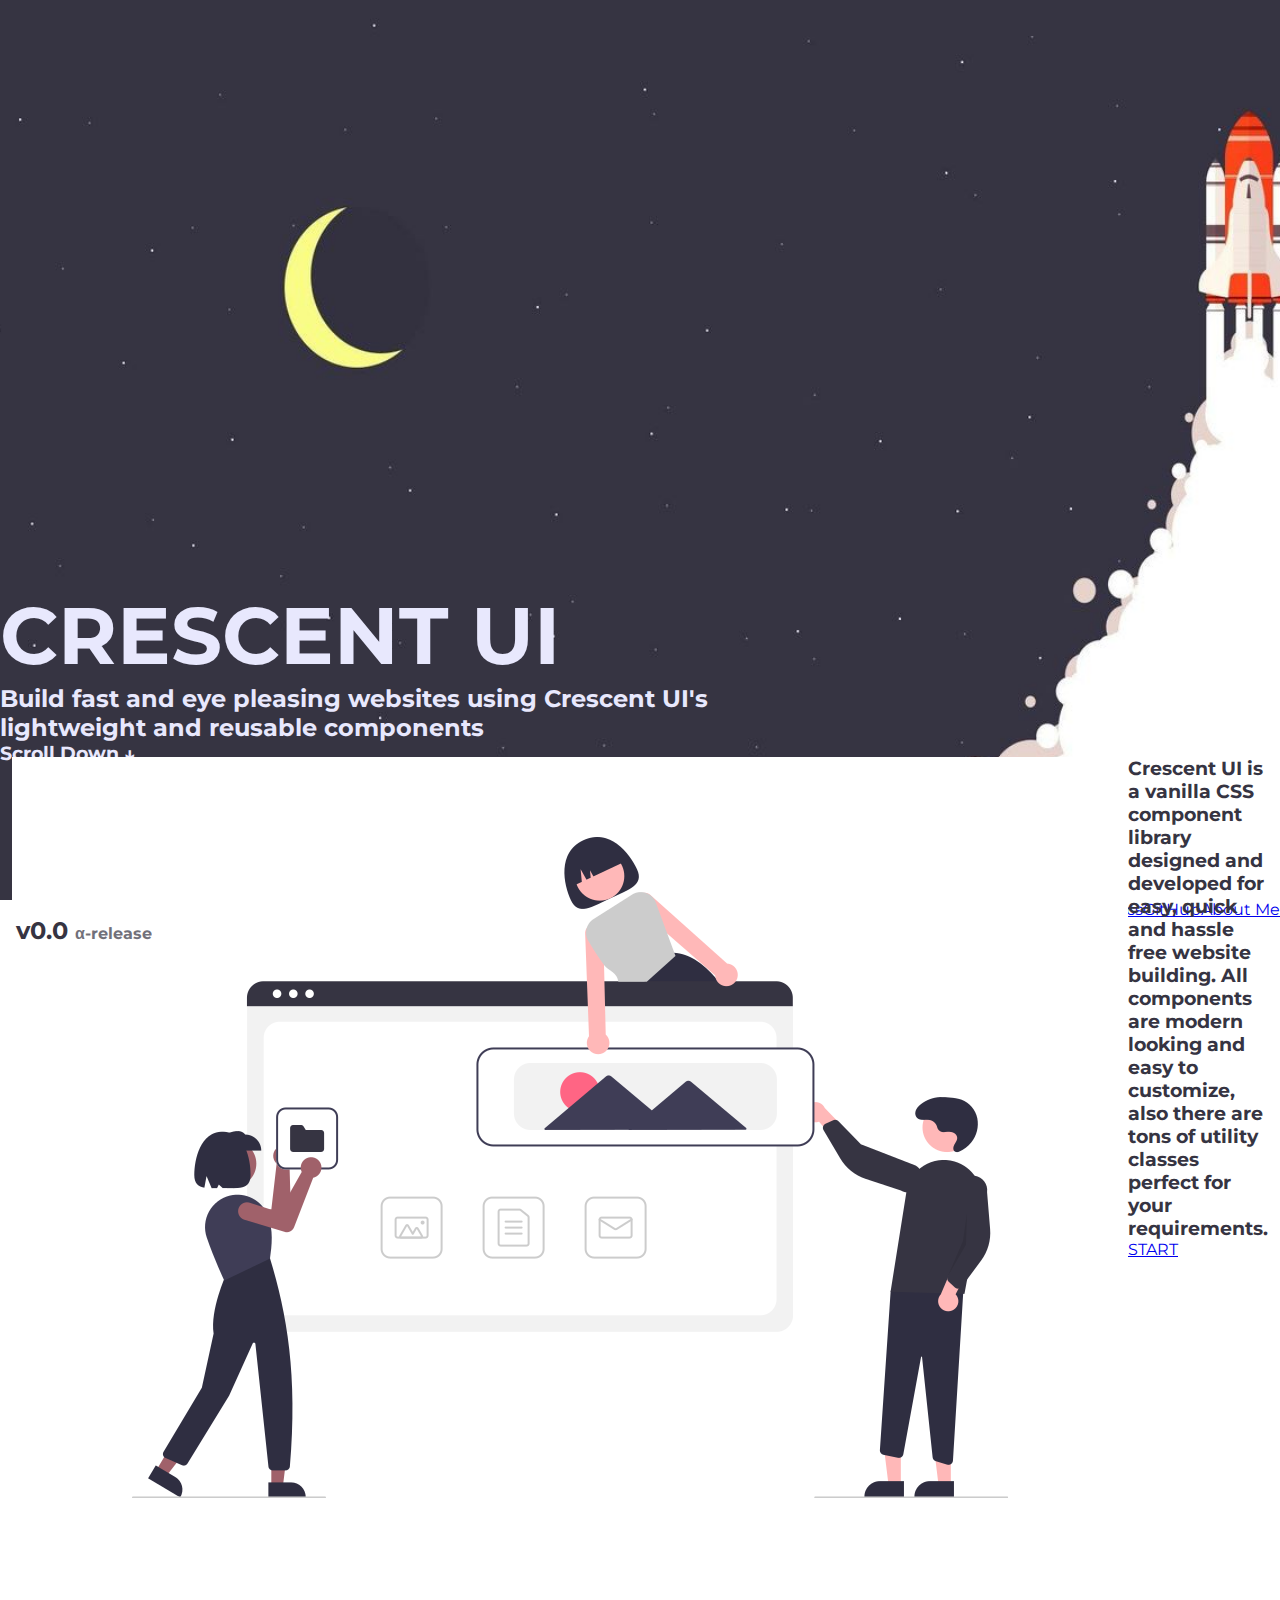
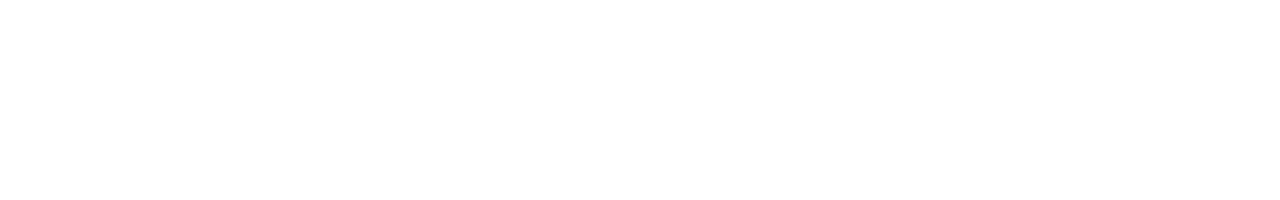
==== index.html @ 065a4885 "initial commit" ====
<!DOCTYPE html>
<html lang="en">
<head>
    <meta charset="UTF-8">
    <meta http-equiv="X-UA-Compatible" content="IE=edge">
    <meta name="viewport" content="width=device-width, initial-scale=1.0">
    <title>CRESCENT UI</title>
    <!-- favicon -->
    <link rel="icon" href="img/favicon.png">
    <!-- crescent ui components stylesheet -->
    <link rel="stylesheet" href="https://crescent-components.netlify.app/css/crescent.css">
    <!-- base stylesheet -->
    <link rel="stylesheet" href="/css/index.css">
</head>
<body>
    <section class="full-page-card-one">
        <div class="main-page-div mx-3">
            <h1 class="main-heading ">CRESCENT UI</h1>
            <h2>
                Build fast and eye pleasing websites using Crescent UI's lightweight and reusable components
            </h2>
            <h3 class="my-1">Scroll Down &darr;</h3>
        </div>
    </section>
    <section class="full-page-card-two">
        <h2  class="version-text">v0.0 <span class="version-text2">&alpha;-release</span></h2>
        <nav class="main-page-nav px-1">
            <a href="./docs.html" class="btn btn-secondary">
                Docs
            </a>
            <a href="https://github.com/codingwolf-at/crescent-ui" target="_blank" class="btn btn-secondary">
                GitHub
            </a>
            <a href="https://codingwolf-at.github.io" target="_blank" class="btn btn-secondary">
                About Me
            </a>
        </nav>
        
        <div class="main-page-grid">
            <div class="left-div">
                <img src="img/pic-two.png" alt="" class="img-fluid">
            </div>
    
            <div class="right-div p-4">
                <h3>
                    Crescent UI is a vanilla CSS component library designed and developed for easy, quick and hassle free website building. All components are modern looking and easy to customize, also there are tons of utility classes perfect for your requirements.
                </h3>
                <a href="/docs.html" class="btn btn-dark">START</a>
            </div>
        </div>
                
    </section>
</body>
</html>
---- css/index.css ----
/* Font Import */
@import url('https://fonts.googleapis.com/css2?family=Montserrat:wght@400;600&display=swap');

/* Global Variables */
:root {
    --main-page-text-color: #363442;
    --primary-blue: #0101fe;
    --pure-white: #FFFFFF;
    --white: #e8e8fd;
    --black: #18181B;
    --dark: #20232A;
    --grey: #E5E7EB;
}

/* Default Styling */
* {
    margin: 0;
    padding: 0;
    box-sizing: border-box;
}

body {
    font-family: 'Montserrat', sans-serif;
}

/* No Scrollbar */
::-webkit-scrollbar {
    display: none;
}

/* Full Page Card 1 */
.full-page-card-one {
    background-image: url(/img/bg-one_1280x800.jpg);
    background-position: center;
    background-repeat: no-repeat;
    background-size: cover;
    height: 100vh;  
    color: var(--white);
}

.main-page-div {
    display: flex;
    flex-direction: column;
    justify-content: flex-end;
    height: 85vh;
    width: 60%;
}

.main-heading {
    font-size: 5rem;
    font-weight: 700;
}

/* Full Page Card 2 */
.full-page-card-two {
    background-color: var(--pure-white);
    height: 100vh;
    color: var(--main-page-text-color);
    position: relative;
}

.version-text {
    position: absolute;
    left: 1rem;
    top: 1rem;
}

.version-text2 {
    opacity: 0.7;
    font-size: 1rem;
}

.main-page-nav {
    display: flex;
    width: 100%;
    justify-content: flex-end;
}

.main-page-grid {
    width: 80%;
    height: 500px;
    margin: auto;
    display: grid;
    grid-template-columns: 1fr 1fr;
    place-content: center;
}
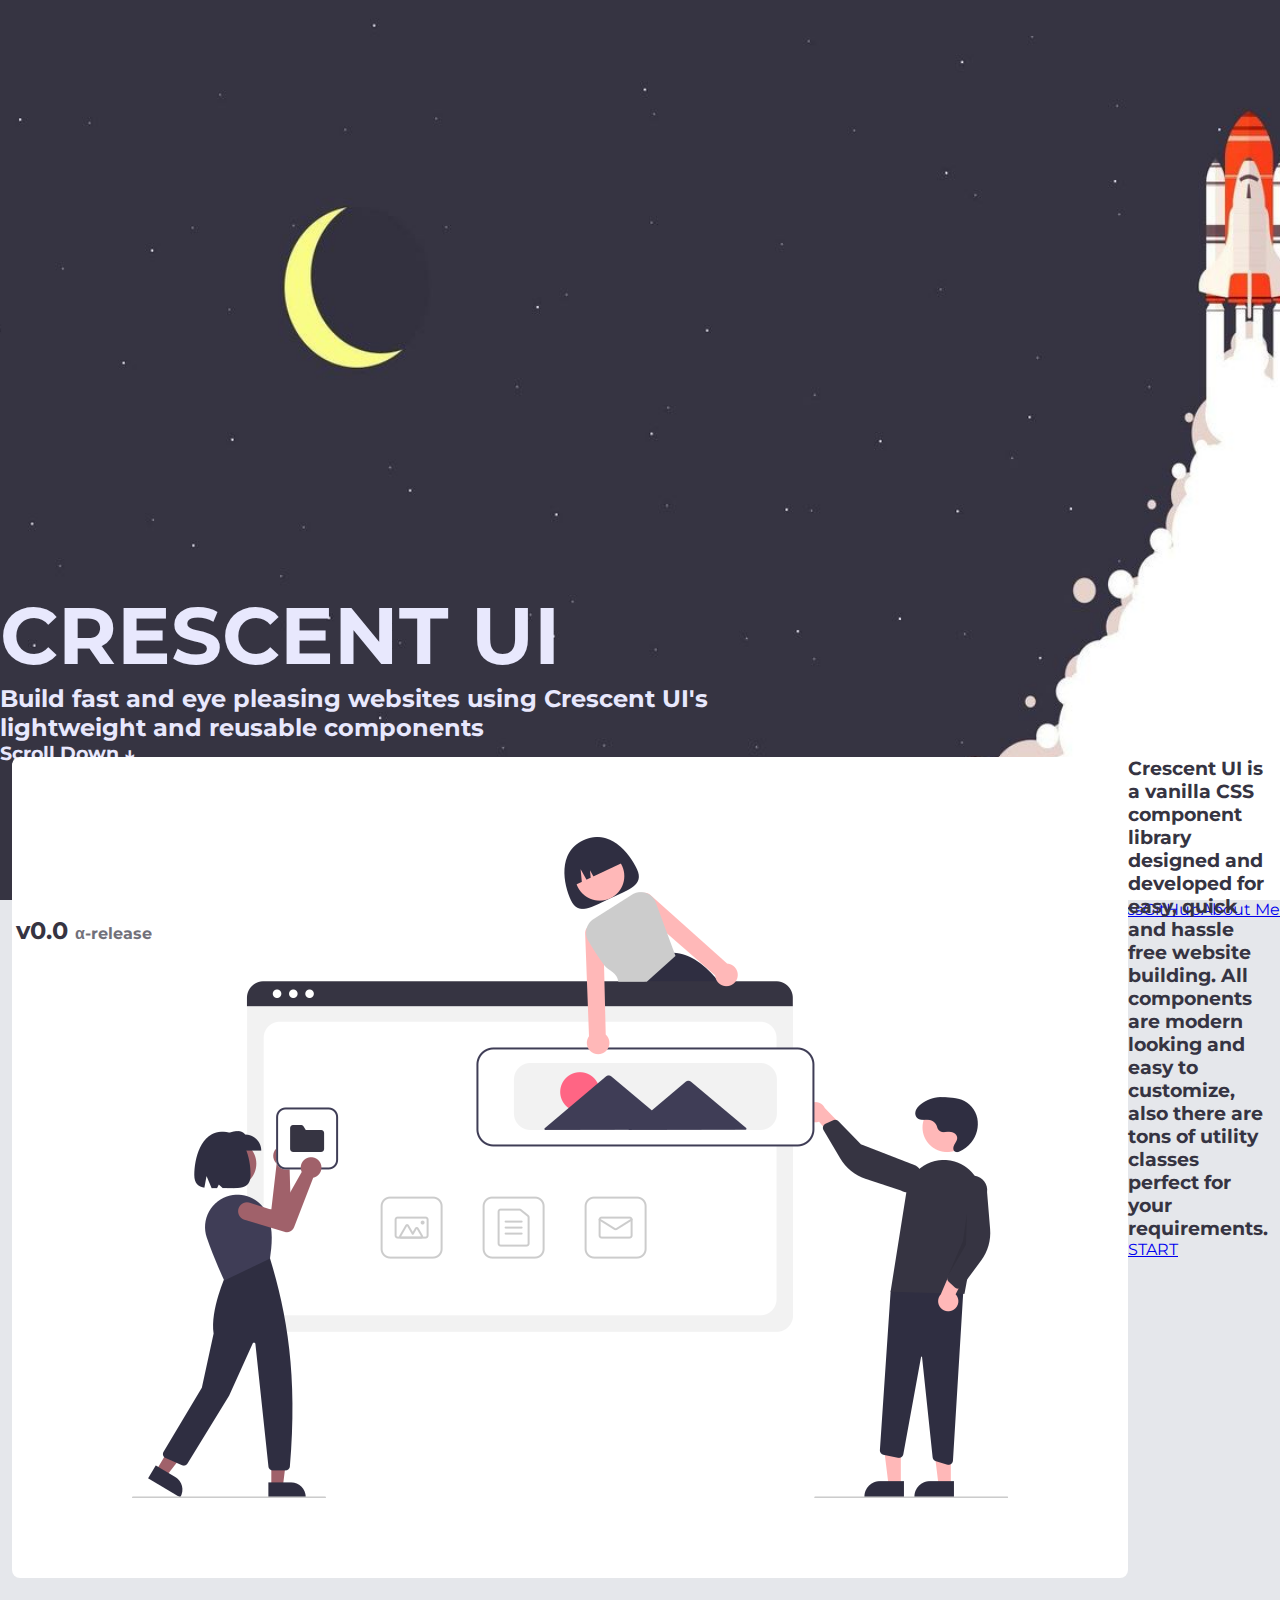
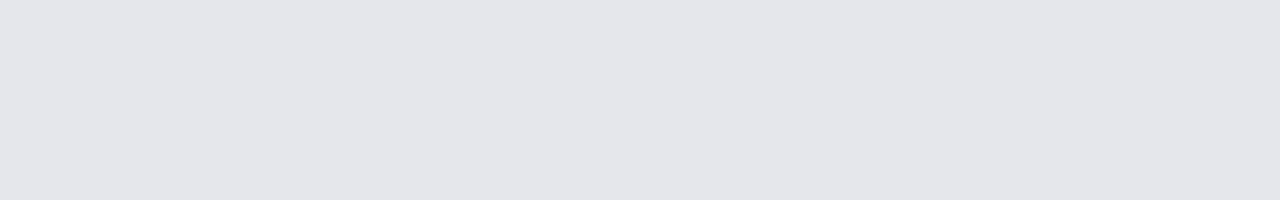
==== commit 4ffa124e: "refactor: background and font" ====
--- a/index.html
+++ b/index.html
@@ -7,6 +7,9 @@
     <title>CRESCENT UI</title>
     <!-- favicon -->
     <link rel="icon" href="img/favicon.png">
+    <!-- Google font -->
+    <link rel="preconnect" href="https://fonts.gstatic.com">
+    <link href="https://fonts.googleapis.com/css2?family=Montserrat:wght@400;600&display=swap" rel="stylesheet">
     <!-- crescent ui components stylesheet -->
     <link rel="stylesheet" href="https://crescent-components.netlify.app/css/crescent.css">
     <!-- base stylesheet -->
--- a/css/index.css
+++ b/css/index.css
@@ -1,6 +1,3 @@
-/* Font Import */
-@import url('https://fonts.googleapis.com/css2?family=Montserrat:wght@400;600&display=swap');
-
 /* Global Variables */
 :root {
     --main-page-text-color: #363442;
@@ -30,10 +27,8 @@
 
 /* Full Page Card 1 */
 .full-page-card-one {
-    background-image: url(/img/bg-one_1280x800.jpg);
-    background-position: center;
-    background-repeat: no-repeat;
-    background-size: cover;
+    background: url(/img/bg-one_1280x800.jpg) center/cover no-repeat;
+    /* background-size: cover; */
     height: 100vh;  
     color: var(--white);
 }
@@ -53,7 +48,7 @@
 
 /* Full Page Card 2 */
 .full-page-card-two {
-    background-color: var(--pure-white);
+    background-color: var(--grey);
     height: 100vh;
     color: var(--main-page-text-color);
     position: relative;
@@ -83,4 +78,8 @@
     display: grid;
     grid-template-columns: 1fr 1fr;
     place-content: center;
+}
+
+.main-page-grid img {
+    border-radius: 0.5rem;
 }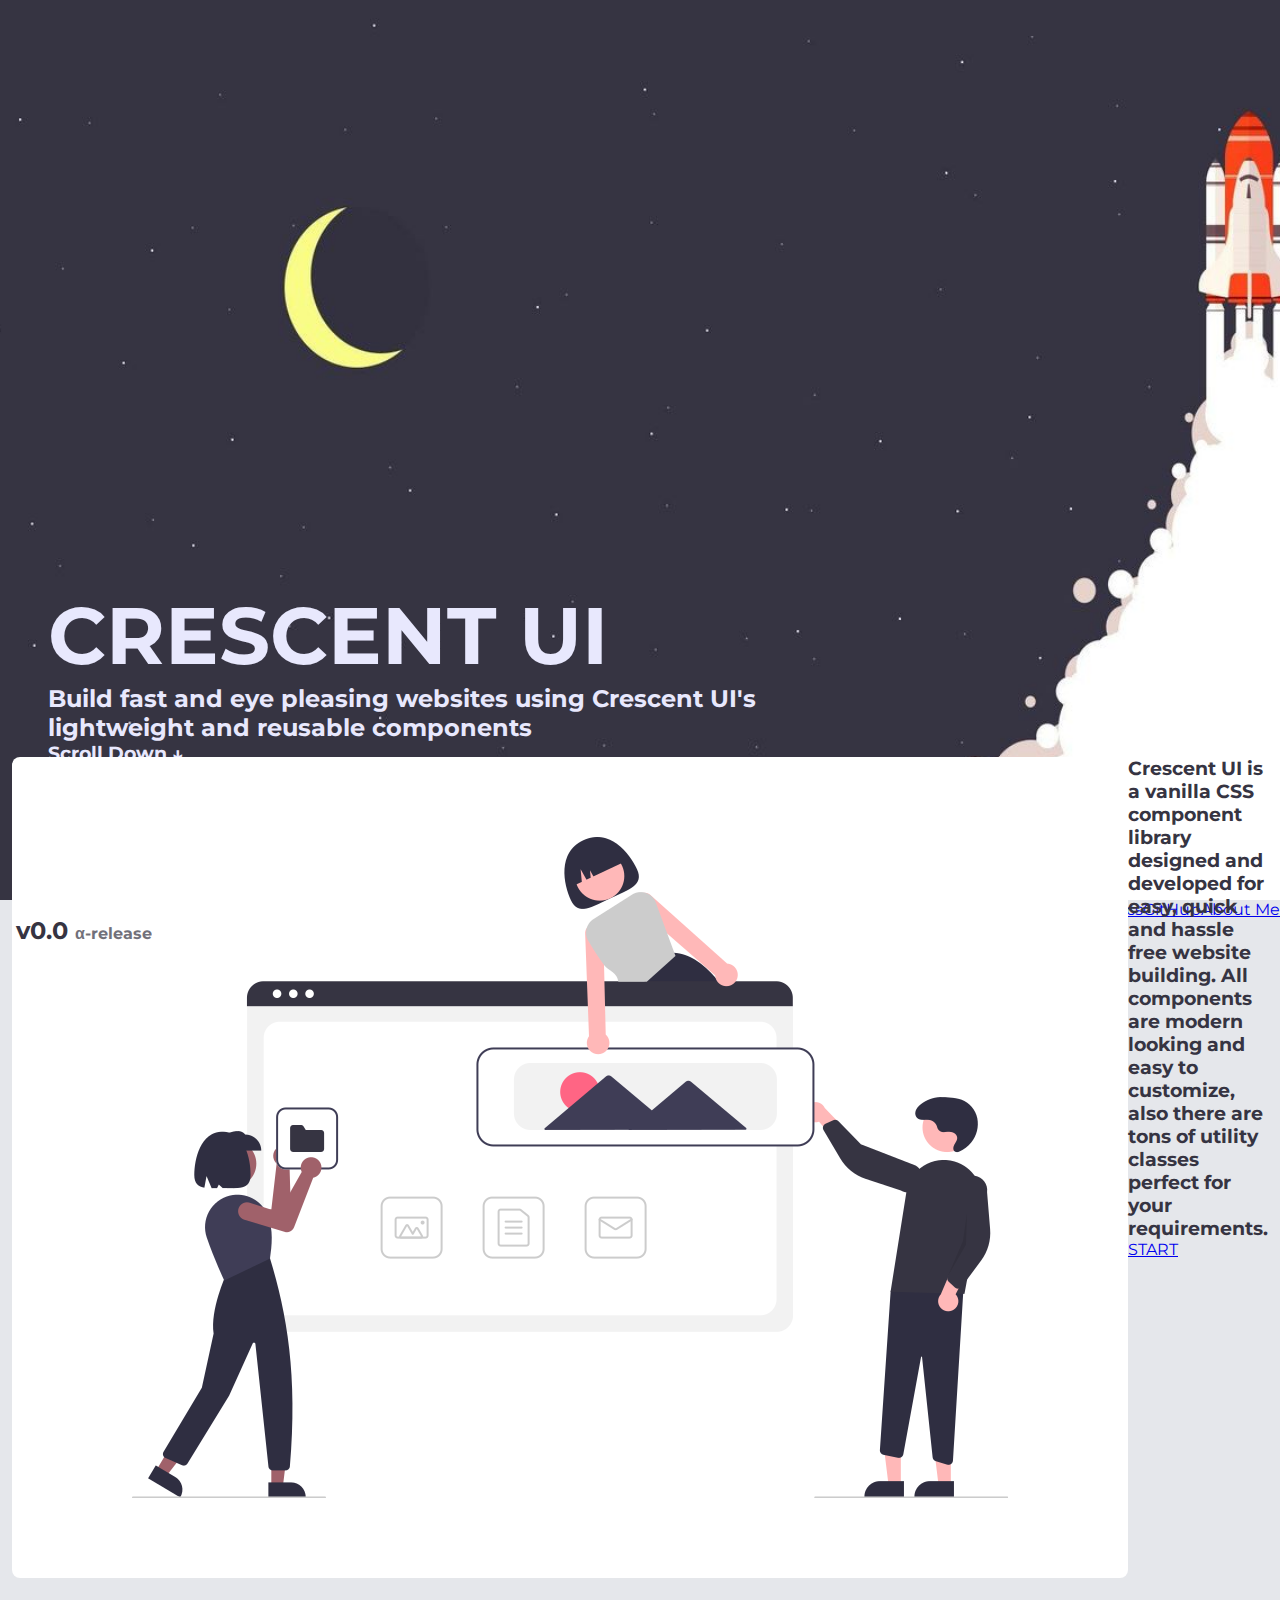
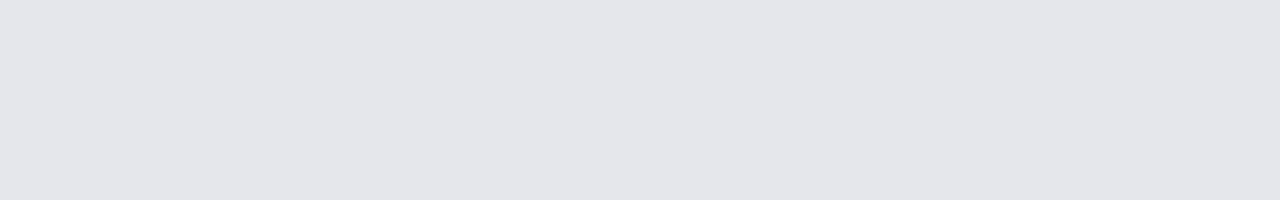
==== commit c45624e3: "refactor: removed one unused class" ====
--- a/index.html
+++ b/index.html
@@ -14,10 +14,12 @@
     <link rel="stylesheet" href="https://crescent-components.netlify.app/css/crescent.css">
     <!-- base stylesheet -->
     <link rel="stylesheet" href="/css/index.css">
+    <!-- base stylesheet mobile view -->
+    <link rel="stylesheet" href="css/index-mobile.css">
 </head>
 <body>
     <section class="full-page-card-one">
-        <div class="main-page-div mx-3">
+        <div class="main-page-div">
             <h1 class="main-heading ">CRESCENT UI</h1>
             <h2>
                 Build fast and eye pleasing websites using Crescent UI's lightweight and reusable components
--- a/css/index.css
+++ b/css/index.css
@@ -28,8 +28,7 @@
 /* Full Page Card 1 */
 .full-page-card-one {
     background: url(/img/bg-one_1280x800.jpg) center/cover no-repeat;
-    /* background-size: cover; */
-    height: 100vh;  
+    height: 100vh;
     color: var(--white);
 }
 
@@ -39,6 +38,7 @@
     justify-content: flex-end;
     height: 85vh;
     width: 60%;
+    margin-left: 3rem;
 }
 
 .main-heading {
